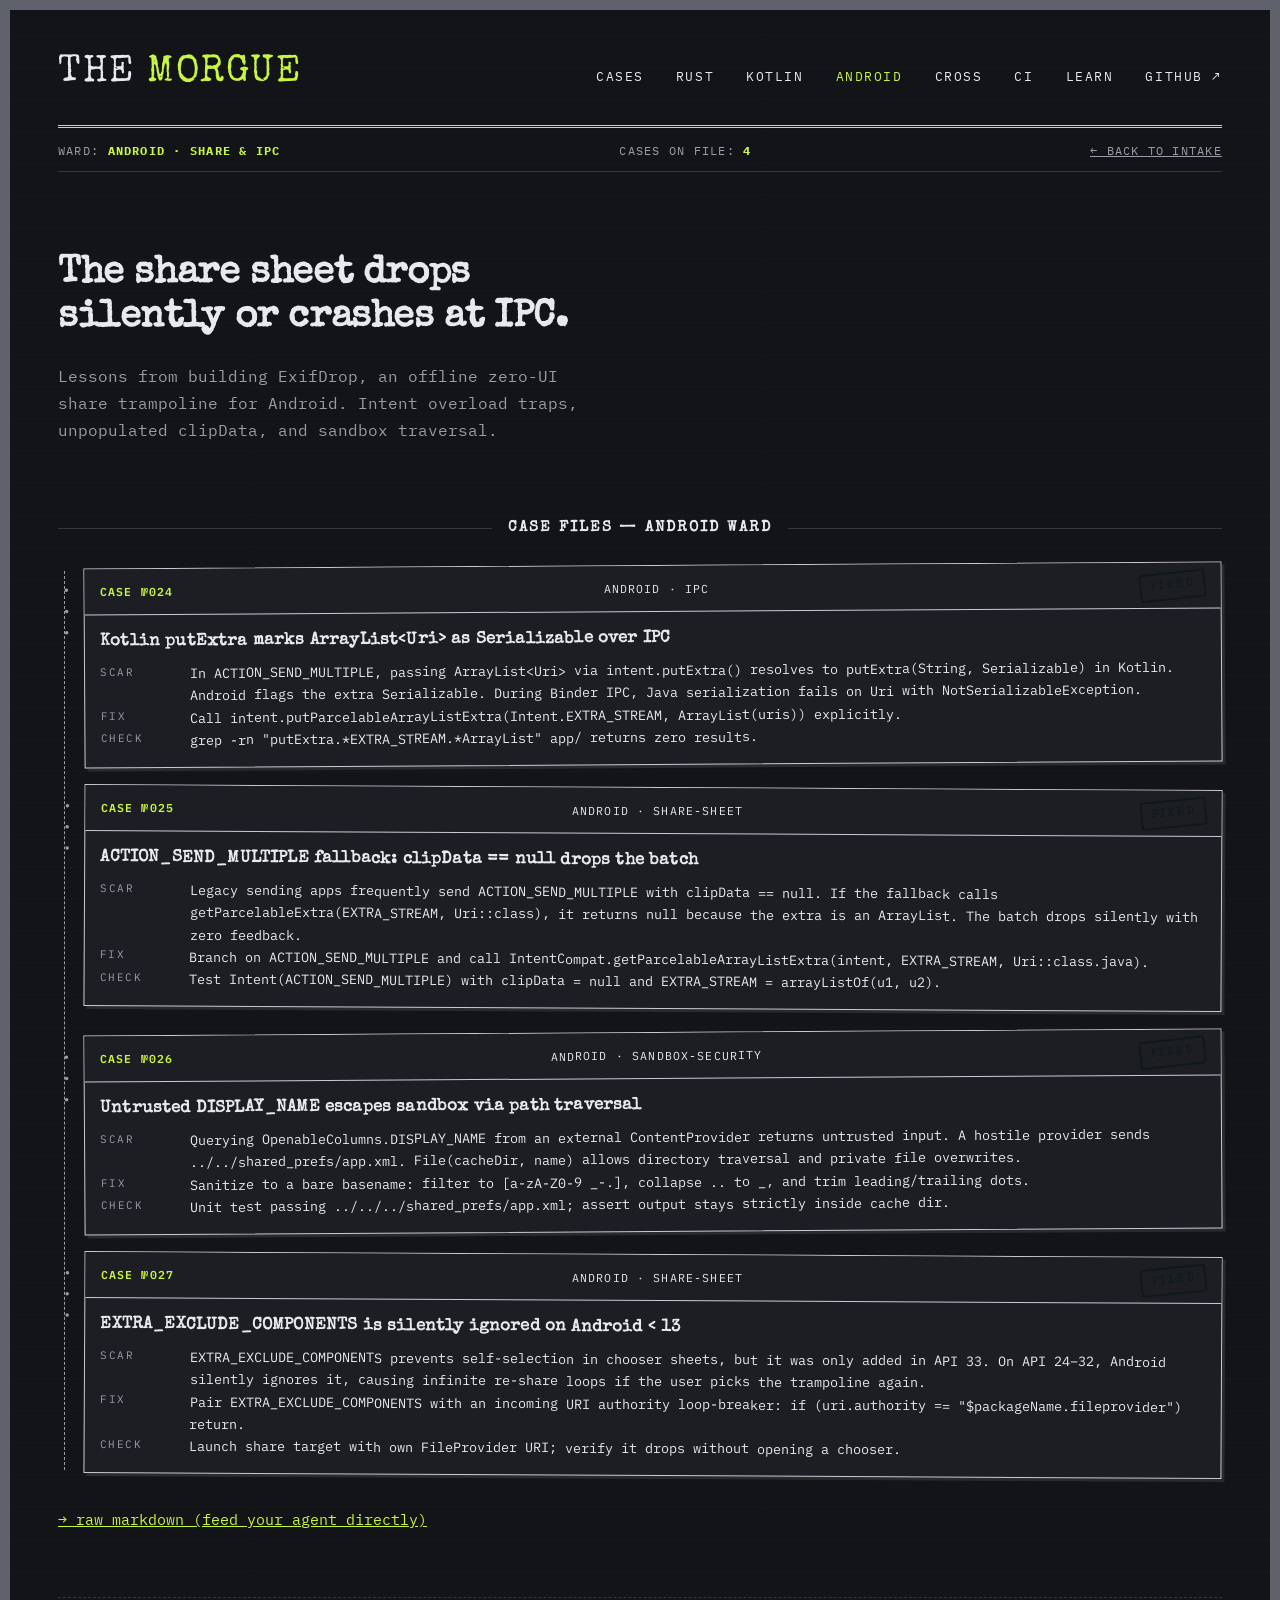
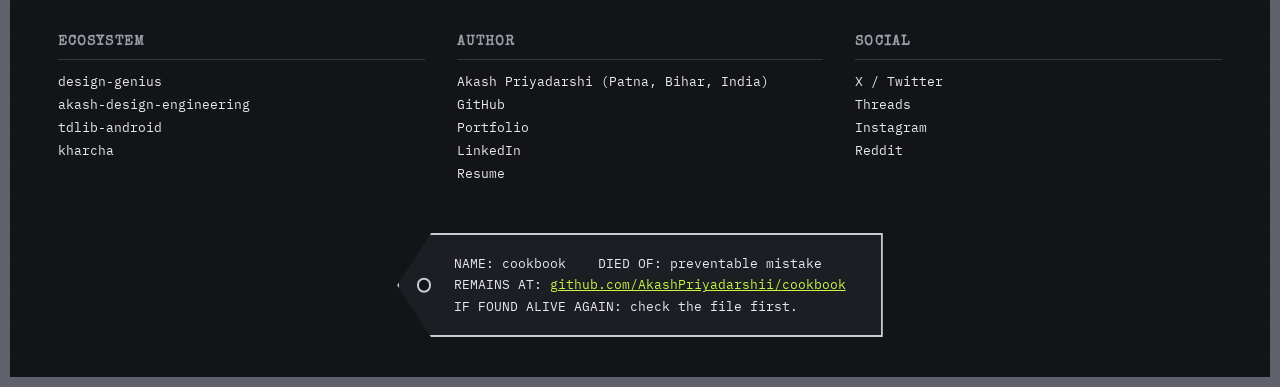
==== site/android.html @ 188dd080 "feat(site): add android, flutter, design wards, update footer" ====
<!doctype html>
<html lang="en">
<head>
<meta charset="utf-8">
<meta name="viewport" content="width=device-width, initial-scale=1">
<title>android · share &amp; IPC — the morgue</title>
<meta name="description" content="Android share sheets, Intent IPC, and ContentProvider boundaries: Kotlin putExtra ArrayList serialization crashes, null clipData drops, path traversal, recursion traps.">
<link rel="canonical" href="https://akashpriyadarshii.github.io/cookbook/android.html">
<link rel="preconnect" href="https://fonts.googleapis.com">
<link rel="preconnect" href="https://fonts.gstatic.com" crossorigin>
<link href="https://fonts.googleapis.com/css2?family=IBM+Plex+Mono:ital,wght@0,400;0,600;1,400&family=Special+Elite&display=swap" rel="stylesheet">
<link rel="stylesheet" href="style.css">
</head>
<body>

<header class="masthead">
  <div class="wordmark"><a href="index.html">the <span class="red">morgue</span></a></div>
  <nav>
    <a href="index.html#cases">cases</a>
    <a href="rust.html">rust</a>
    <a href="kotlin.html">kotlin</a>
    <a href="android.html" style="color:var(--blood)">android</a>
    <a href="cross.html">cross</a>
    <a href="ci.html">ci</a>
    <a href="learn.html">learn</a>
    <a href="https://github.com/AkashPriyadarshii/cookbook">github ↗</a>
  </nav>
</header>

<div class="ticker">
  <span>ward: <strong>android · share &amp; IPC</strong></span>
  <span>cases on file: <strong>4</strong></span>
  <span><a href="index.html" style="color:inherit">← back to intake</a></span>
</div>

<main>
<section class="hero" style="padding-bottom:1rem">
  <h1 style="font-size:clamp(1.6rem,4vw,2.4rem)">The share sheet drops silently or crashes at IPC.</h1>
  <p class="lede">Lessons from building ExifDrop, an offline zero-UI share trampoline for Android. Intent overload traps, unpopulated clipData, and sandbox traversal.</p>
</section>

<h2 class="section-rule" id="cases">case files — android ward</h2>

<div class="feed">

<article class="case">
  <header><span class="no">CASE №024</span><span>android · ipc</span><span class="stamp fixed">fixed</span></header>
  <h3>Kotlin putExtra marks ArrayList&lt;Uri&gt; as Serializable over IPC</h3>
  <dl>
    <dt>Scar</dt><dd>In ACTION_SEND_MULTIPLE, passing ArrayList&lt;Uri&gt; via intent.putExtra() resolves to putExtra(String, Serializable) in Kotlin. Android flags the extra Serializable. During Binder IPC, Java serialization fails on Uri with NotSerializableException.</dd>
    <dt>Fix</dt><dd>Call intent.putParcelableArrayListExtra(Intent.EXTRA_STREAM, ArrayList(uris)) explicitly.</dd>
    <dt>Check</dt><dd>grep -rn "putExtra.*EXTRA_STREAM.*ArrayList" app/ returns zero results.</dd>
  </dl>
</article>

<article class="case">
  <header><span class="no">CASE №025</span><span>android · share-sheet</span><span class="stamp fixed">fixed</span></header>
  <h3>ACTION_SEND_MULTIPLE fallback: clipData == null drops the batch</h3>
  <dl>
    <dt>Scar</dt><dd>Legacy sending apps frequently send ACTION_SEND_MULTIPLE with clipData == null. If the fallback calls getParcelableExtra(EXTRA_STREAM, Uri::class), it returns null because the extra is an ArrayList. The batch drops silently with zero feedback.</dd>
    <dt>Fix</dt><dd>Branch on ACTION_SEND_MULTIPLE and call IntentCompat.getParcelableArrayListExtra(intent, EXTRA_STREAM, Uri::class.java).</dd>
    <dt>Check</dt><dd>Test Intent(ACTION_SEND_MULTIPLE) with clipData = null and EXTRA_STREAM = arrayListOf(u1, u2).</dd>
  </dl>
</article>

<article class="case">
  <header><span class="no">CASE №026</span><span>android · sandbox-security</span><span class="stamp fixed">fixed</span></header>
  <h3>Untrusted DISPLAY_NAME escapes sandbox via path traversal</h3>
  <dl>
    <dt>Scar</dt><dd>Querying OpenableColumns.DISPLAY_NAME from an external ContentProvider returns untrusted input. A hostile provider sends ../../shared_prefs/app.xml. File(cacheDir, name) allows directory traversal and private file overwrites.</dd>
    <dt>Fix</dt><dd>Sanitize to a bare basename: filter to [a-zA-Z0-9 _-.], collapse .. to _, and trim leading/trailing dots.</dd>
    <dt>Check</dt><dd>Unit test passing ../../../shared_prefs/app.xml; assert output stays strictly inside cache dir.</dd>
  </dl>
</article>

<article class="case">
  <header><span class="no">CASE №027</span><span>android · share-sheet</span><span class="stamp fixed">fixed</span></header>
  <h3>EXTRA_EXCLUDE_COMPONENTS is silently ignored on Android &lt; 13</h3>
  <dl>
    <dt>Scar</dt><dd>EXTRA_EXCLUDE_COMPONENTS prevents self-selection in chooser sheets, but it was only added in API 33. On API 24–32, Android silently ignores it, causing infinite re-share loops if the user picks the trampoline again.</dd>
    <dt>Fix</dt><dd>Pair EXTRA_EXCLUDE_COMPONENTS with an incoming URI authority loop-breaker: if (uri.authority == "$packageName.fileprovider") return.</dd>
    <dt>Check</dt><dd>Launch share target with own FileProvider URI; verify it drops without opening a chooser.</dd>
  </dl>
</article>

</div>

<p style="margin-top:2rem"><a href="https://raw.githubusercontent.com/AkashPriyadarshii/cookbook/master/android/SKILL.md" style="color:var(--blood)">→ raw markdown (feed your agent directly)</a></p>

<section class="forensic-footer">
  <div>
    <h4>Ecosystem</h4>
    <ul>
      <li><a href="https://github.com/AkashPriyadarshii/design-genius">design-genius</a></li>
      <li><a href="https://github.com/AkashPriyadarshii/akash-design-engineering">akash-design-engineering</a></li>
      <li><a href="https://github.com/AkashPriyadarshii/tdlib-android">tdlib-android</a></li>
      <li><a href="https://github.com/AkashPriyadarshii/kharcha">kharcha</a></li>
    </ul>
  </div>
  <div>
    <h4>Author</h4>
    <ul>
      <li>Akash Priyadarshi (Patna, Bihar, India)</li>
      <li><a href="https://github.com/AkashPriyadarshii">GitHub</a></li>
      <li><a href="https://akashpriyadarshi.vercel.app">Portfolio</a></li>
      <li><a href="https://linkedin.com/in/akash-priyadarshi-1aa51b37a">LinkedIn</a></li>
      <li><a href="https://akashpriyadarshii.github.io/Resume/">Resume</a></li>
    </ul>
  </div>
  <div>
    <h4>Social</h4>
    <ul>
      <li><a href="https://x.com/Akash__ydv001">X / Twitter</a></li>
      <li><a href="https://www.threads.com/@free_dev2026">Threads</a></li>
      <li><a href="https://www.instagram.com/akash.priyadarshii/">Instagram</a></li>
      <li><a href="https://reddit.com/user/DragonfruitWeak2801">Reddit</a></li>
    </ul>
  </div>
</section>
</main>

<footer class="toetag">
  <div class="tag">
    NAME: cookbook &nbsp;&nbsp; DIED OF: preventable mistake<br>
    REMAINS AT: <a href="https://github.com/AkashPriyadarshii/cookbook">github.com/AkashPriyadarshii/cookbook</a><br>
    IF FOUND ALIVE AGAIN: check the file first.
  </div>
</footer>

<script>
document.querySelectorAll('.copy').forEach(function(b){
  b.addEventListener('click',function(){
    var t=b.getAttribute('data-copy');
    (navigator.clipboard?navigator.clipboard.writeText(t):Promise.reject()).then(
      function(){b.textContent='copied';setTimeout(function(){b.textContent='copy';},1500);});
  });
});
document.querySelectorAll('.redact').forEach(function(r){
  r.addEventListener('click',function(){r.classList.toggle('open');});
});
</script>
</body>
</html>
---- site/style.css ----
/* THE MORGUE — cold evidence-lab redesign
   Fused: Sentinel incident command (Sentry) + Carbon case-file (IBM).
   Luminol accent = the forensic lot that reveals dead bugs under UV.
   Keeps the typewriter (Special Elite) — the forensic soul. */

:root {
  /* Backgrounds — cold night vault, not warm cream */
  --paper: #131417;        /* vault wall   (was warm-cream #f2efe9) */
  --paper-dark: #1c1e24;   /* case file    (was #e8e4da) */
  --ink: #e8e9ee;          /* cold paper-white (was espresso #1a1815) */
  --ink-faint: #9a9da8;    /* secondary    (was #6b675e) */
  --ink-dim: #5f626c;      /* tertiary label */
  /* Luminol accent — reuses the old --blood NAME so all pages keep working,
     but now points at the forensic reagent, not blood:
     sido canonical accent, one chromatic moment. */
  --blood: #c8f542;        /* LUMINOL lime  oklch(0.86 0.22 116) */
  --blood-deep: #9fc927;   /* hover/pressed */
  --stamp-green: #6cd18b;  /* case closed (was warm green) */
  --error: #ff5c5c;        /* the revealed stain — red reserved for .redact only */
  --frame: #c9cbd4;        /* strong rule (was ink) */
  --hairline: #34373f;     /* default hairline (was warm #c9c4b8) */
  --surface: #1c1e24;
  --surface-hover: #272a33;
  --substrate-rule: repeating-linear-gradient(
    0deg, transparent, transparent 31px, rgba(201,203,212,0.04) 32px);
}

* { margin: 0; padding: 0; box-sizing: border-box; }

html { scroll-behavior: smooth; }

body {
  background: var(--paper);
  background-image: var(--substrate-rule); /* ruled evidence paper, not flat */
  color: var(--ink);
  font-family: "IBM Plex Mono", "Courier New", monospace;
  font-size: 15px;
  line-height: 1.65;
  border: 10px solid var(--ink-dim);
  min-height: 100vh;
  padding: 0 clamp(1rem, 4vw, 3rem);
}

/* ---------- masthead ---------- */
.masthead {
  display: flex;
  justify-content: space-between;
  align-items: baseline;
  flex-wrap: wrap;
  gap: .5rem;
  padding: 2rem 0 1.25rem;
  border-bottom: 3px double var(--frame);
}
.wordmark {
  font-family: "Special Elite", "Courier New", monospace;
  font-size: clamp(1.6rem, 4vw, 2.4rem);
  letter-spacing: .04em;
  text-transform: uppercase;
}
.wordmark a { color: var(--ink); text-decoration: none; }
.wordmark .red { color: var(--blood); }
nav { font-size: .82rem; text-transform: uppercase; letter-spacing: .12em; }
nav a {
  color: var(--ink); text-decoration: none;
  margin-left: 1.4rem; border-bottom: 1px solid transparent;
}
nav a:hover { border-bottom-color: var(--blood); color: var(--blood); }

/* ---------- ticker ---------- */
.ticker {
  display: flex; justify-content: space-between; flex-wrap: wrap; gap: .75rem 2rem;
  padding: .7rem 0;
  border-bottom: 1px solid var(--hairline);
  font-size: .78rem; text-transform: uppercase; letter-spacing: .1em;
  color: var(--ink-faint);
}
.ticker strong { color: var(--blood); }

/* ---------- hero ---------- */
.hero { padding: clamp(2.5rem, 7vw, 5rem) 0 2rem; max-width: 62ch; }
.hero h1 {
  font-family: "Special Elite", "Courier New", monospace;
  font-size: clamp(1.9rem, 5.5vw, 3.4rem);
  line-height: 1.15; letter-spacing: -.01em;
}
.hero h1 .strike { position: relative; white-space: nowrap; }
.hero h1 .strike::after {
  content: ""; position: absolute; left: -2%; right: -2%; top: 54%;
  height: .09em; background: var(--blood); transform: rotate(-1.2deg);
}
.hero p.lede { margin-top: 1.4rem; font-size: 1.02rem; color: var(--ink-faint); max-width: 56ch; }
.hero p.lede strong { color: var(--ink); }

/* evidence-bag install block */
.evidence {
  margin: 2.2rem 0 0;
  border: 1px solid var(--frame);
  background: var(--surface);
  max-width: 480px;
}
.evidence header {
  font-size: .68rem; letter-spacing: .18em; text-transform: uppercase;
  padding: .45rem .9rem; border-bottom: 1px dashed var(--hairline);
  color: var(--ink-faint); display:flex; justify-content:space-between;
}
.evidence pre {
  padding: .9rem; overflow-x: auto; font-size: .85rem; white-space: pre;
}
.evidence .copy {
  cursor: pointer; user-select: none; border: none; background: none;
  font: inherit; font-size:.68rem; letter-spacing:.14em; text-transform:uppercase;
  color: var(--blood);
}
.evidence .copy:hover { text-decoration: underline; }

/* ---------- section rules ---------- */
.section-rule {
  display:flex; align-items:center; gap:1rem;
  margin: 3.5rem 0 1.5rem;
  font-family:"Special Elite",monospace; text-transform:uppercase;
  letter-spacing:.14em; font-size: .95rem;
}
.section-rule::before, .section-rule::after {
  content:""; flex:1; height:1px; background:var(--hairline);
}
.section-rule .count { color: var(--blood); }

/* ---------- scar feed (Verge-style rail) ---------- */
.feed { position: relative; padding-left: 1.6rem; }
.feed::before {
  content:""; position:absolute; left:.35rem; top:.4rem; bottom:.4rem;
  border-left: 1px dashed var(--ink-faint);
}
.case {
  position: relative;
  margin-bottom: 1.4rem;
  border: 1px solid var(--frame);
  background: var(--surface);
  box-shadow: 3px 3px 0 rgba(201,203,212,.12); /* hard offset, no blur (Carbon) */
}
.case:nth-child(odd)  { transform: rotate(-.35deg); }
.case:nth-child(even) { transform: rotate(.3deg); }
.case:hover { transform: rotate(0deg); box-shadow: 3px 3px 0 var(--blood); }
.case::before { /* punch holes */
  content:"● ● ●"; position:absolute; left:-1.55rem; top:1rem;
  font-size:.5rem; letter-spacing:.45em; color:var(--ink-faint);
  writing-mode: vertical-rl;
}
.case header {
  display:flex; justify-content:space-between; align-items:center; gap:.8rem;
  padding: .55rem .95rem; border-bottom: 1px solid var(--frame);
  background: var(--paper-dark);
  font-size: .72rem; text-transform: uppercase; letter-spacing: .1em;
}
.case header .no { color: var(--blood); font-weight:600;}
.case h3 {
  font-family:"Special Elite",monospace; font-size:1.05rem;
  padding: .8rem .95rem 0; letter-spacing:.01em; color: var(--ink);
}
.case dl { padding: .4rem .95rem 1rem; font-size:.84rem; }
.case dt {
  float:left; width:5.2rem; clear:left; padding-top:.15em;
  color: var(--ink-faint); text-transform:uppercase; font-size:.68rem;
  letter-spacing:.14em;
}
.case dd { margin-left: 5.6rem; }
/* redaction — the Luminol reveal */
.redact {
  position:relative; display:inline-block; cursor:pointer; color:transparent;
  background: var(--ink); padding: 0 .3em; user-select:none;
  transition: none;
}
.redact.open, .redact:active {
  background: transparent; color: var(--error);
}
.redact::after {
  content:"[tap to peel]"; position:absolute; inset:0;
  display:flex; align-items:center; justify-content:center;
  color:var(--paper); font-size:.62rem; letter-spacing:.2em; text-transform:uppercase;
}
.redact.open::after, .redact:active::after { content:none; }

/* stamps */
.stamp {
  display:inline-block; padding:.15rem .55rem;
  border: 2.5px solid currentColor; border-radius:3px;
  font-family:"Special Elite",monospace; text-transform:uppercase;
  letter-spacing:.16em; font-size:.72rem; transform:rotate(-6deg);
  mix-blend-mode:multiply; opacity:.92;
}
.stamp.dead  { color: var(--error); }
.stamp.fixed { color: var(--stamp-green); }

/* forensic metadata footer */
.forensic-footer {
  margin-top: 4rem;
  padding-top: 2rem;
  border-top: 1px dashed var(--hairline);
  display: grid;
  grid-template-columns: repeat(auto-fit, minmax(200px, 1fr));
  gap: 2rem;
  font-size: 0.8rem;
  line-height: 1.8;
}
.forensic-footer h4 {
  font-family: "Special Elite", monospace;
  font-size: 0.85rem;
  text-transform: uppercase;
  letter-spacing: 0.08em;
  color: var(--ink-faint);
  margin-bottom: 0.6rem;
  border-bottom: 1px solid var(--hairline);
  padding-bottom: 0.3rem;
}
.forensic-footer ul { list-style: none; padding: 0; margin: 0; }
.forensic-footer a { color: var(--ink); text-decoration: none; }
.forensic-footer a:hover { color: var(--blood); text-decoration: underline; }

/* toe-tag footer */
footer.toetag {
  margin: 3rem 0 2.5rem; display:flex; justify-content:center;
}
.tag {
  position:relative; border:2px solid var(--frame); background:var(--surface);
  padding: 1.1rem 2.2rem 1.1rem 3.4rem; text-align:left;
  clip-path: polygon(0 50%, 7% 0, 100% 0, 100% 100%, 7% 100%);
  font-size:.8rem; line-height:1.7;
}
.tag::before {
  content:""; position:absolute; left:1.1rem; top:50%;
  width:.65rem;height:.65rem;border:2px solid var(--frame);border-radius:50%;
  transform:translateY(-50%); background:var(--paper);
}
.tag a { color: var(--blood); }

/* topic chips */
.topics { display:flex; flex-wrap:wrap; gap:.7rem; margin-top:2.5rem; }
.topic-card {
  flex:1 1 240px; border:1px solid var(--frame); background:var(--surface);
  padding:1.1rem 1.2rem; text-decoration:none; color:var(--ink);
  box-shadow:3px 3px 0 rgba(201,203,212,.12); /* flat-square Carbon tile */
}
.topic-card:hover { box-shadow:3px 3px 0 var(--blood); }
.topic-card h3 { font-family:"Special Elite",monospace; font-size:1rem; }
.topic-card p { font-size:.78rem; color:var(--ink-faint); margin-top:.4rem; }
.topic-card .n { color:var(--blood); font-size:.72rem; letter-spacing:.12em; text-transform:uppercase;}

/* focus — uniqueness never trades focus away */
a:focus-visible, button:focus-visible, .redact:focus-visible {
  outline: 2px solid var(--blood); outline-offset: 2px;
}

@media (prefers-reduced-motion: reduce) {
  .case, .case:hover { transform: none; }
}

@media print { .ticker, nav, .copy { display:none; } }
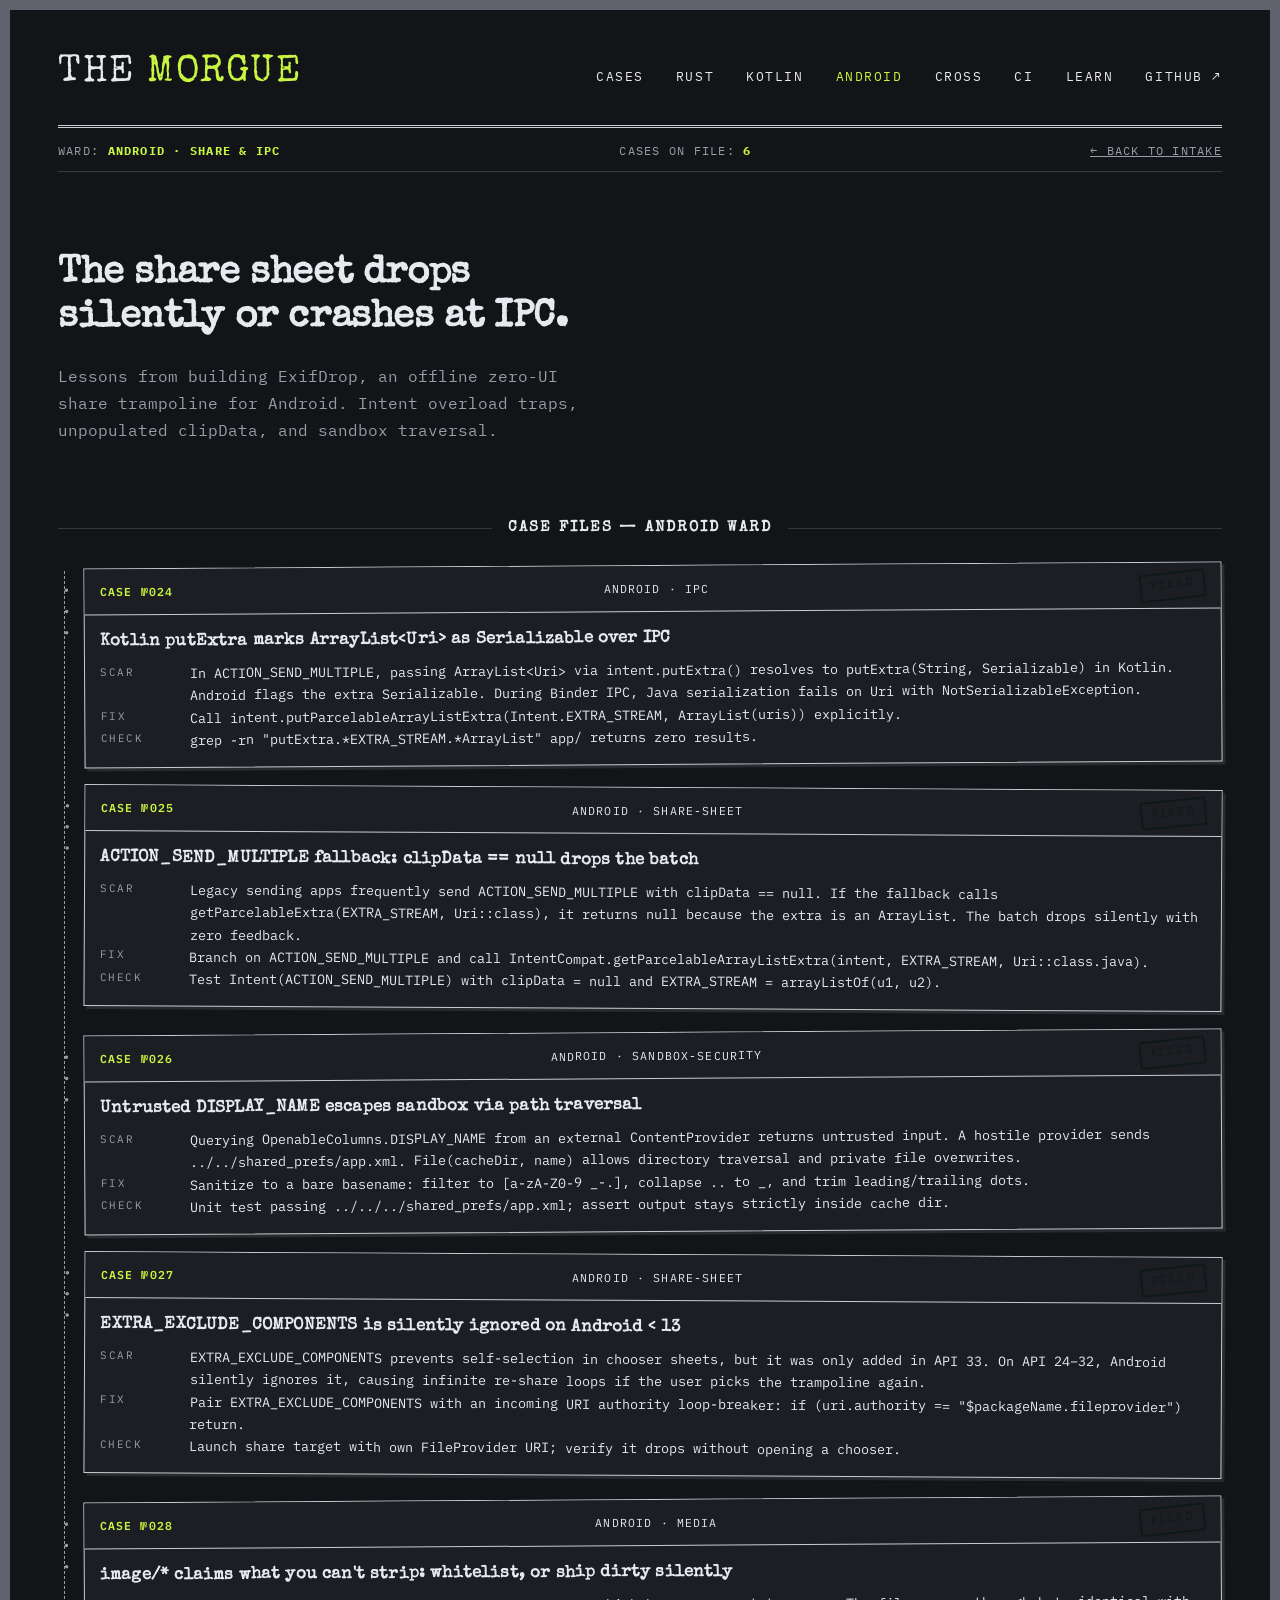
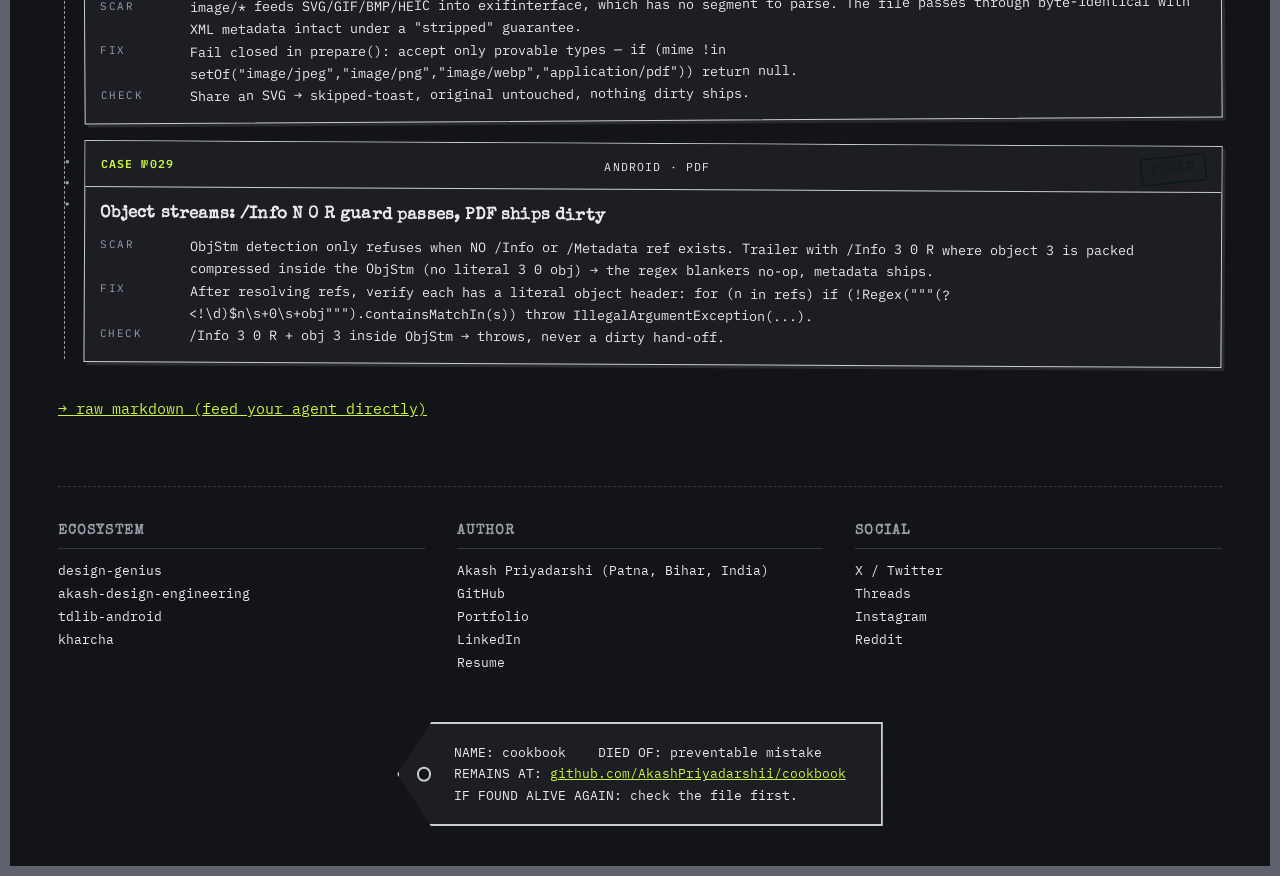
==== commit 30a28609: "learn(android,cross): image whitelist, PDF ObjStm, executor liveness — exifdrop session" ====
--- a/site/android.html
+++ b/site/android.html
@@ -4,7 +4,7 @@
 <meta charset="utf-8">
 <meta name="viewport" content="width=device-width, initial-scale=1">
 <title>android · share &amp; IPC — the morgue</title>
-<meta name="description" content="Android share sheets, Intent IPC, and ContentProvider boundaries: Kotlin putExtra ArrayList serialization crashes, null clipData drops, path traversal, recursion traps.">
+<meta name="description" content="Android share sheets, Intent IPC, and ContentProvider boundaries: Kotlin putExtra ArrayList serialization crashes, null clipData drops, path traversal, recursion traps, image whitelist, PDF object streams.">
 <link rel="canonical" href="https://akashpriyadarshii.github.io/cookbook/android.html">
 <link rel="preconnect" href="https://fonts.googleapis.com">
 <link rel="preconnect" href="https://fonts.gstatic.com" crossorigin>
@@ -29,7 +29,7 @@
 
 <div class="ticker">
   <span>ward: <strong>android · share &amp; IPC</strong></span>
-  <span>cases on file: <strong>4</strong></span>
+  <span>cases on file: <strong>6</strong></span>
   <span><a href="index.html" style="color:inherit">← back to intake</a></span>
 </div>
 
@@ -80,6 +80,26 @@
     <dt>Scar</dt><dd>EXTRA_EXCLUDE_COMPONENTS prevents self-selection in chooser sheets, but it was only added in API 33. On API 24–32, Android silently ignores it, causing infinite re-share loops if the user picks the trampoline again.</dd>
     <dt>Fix</dt><dd>Pair EXTRA_EXCLUDE_COMPONENTS with an incoming URI authority loop-breaker: if (uri.authority == "$packageName.fileprovider") return.</dd>
     <dt>Check</dt><dd>Launch share target with own FileProvider URI; verify it drops without opening a chooser.</dd>
+  </dl>
+</article>
+
+<article class="case">
+  <header><span class="no">CASE №028</span><span>android · media</span><span class="stamp fixed">fixed</span></header>
+  <h3>image/* claims what you can&#x27;t strip: whitelist, or ship dirty silently</h3>
+  <dl>
+    <dt>Scar</dt><dd>image/* feeds SVG/GIF/BMP/HEIC into exifinterface, which has no segment to parse. The file passes through byte-identical with XML metadata intact under a &quot;stripped&quot; guarantee.</dd>
+    <dt>Fix</dt><dd>Fail closed in prepare(): accept only provable types — if (mime !in setOf(&quot;image/jpeg&quot;,&quot;image/png&quot;,&quot;image/webp&quot;,&quot;application/pdf&quot;)) return null.</dd>
+    <dt>Check</dt><dd>Share an SVG → skipped-toast, original untouched, nothing dirty ships.</dd>
+  </dl>
+</article>
+
+<article class="case">
+  <header><span class="no">CASE №029</span><span>android · pdf</span><span class="stamp fixed">fixed</span></header>
+  <h3>Object streams: /Info N 0 R guard passes, PDF ships dirty</h3>
+  <dl>
+    <dt>Scar</dt><dd>ObjStm detection only refuses when NO /Info or /Metadata ref exists. Trailer with /Info 3 0 R where object 3 is packed compressed inside the ObjStm (no literal 3 0 obj) → the regex blankers no-op, metadata ships.</dd>
+    <dt>Fix</dt><dd>After resolving refs, verify each has a literal object header: for (n in refs) if (!Regex(&quot;&quot;&quot;(?&lt;!\d)$n\s+0\s+obj&quot;&quot;&quot;).containsMatchIn(s)) throw IllegalArgumentException(...).</dd>
+    <dt>Check</dt><dd>/Info 3 0 R + obj 3 inside ObjStm → throws, never a dirty hand-off.</dd>
   </dl>
 </article>
 
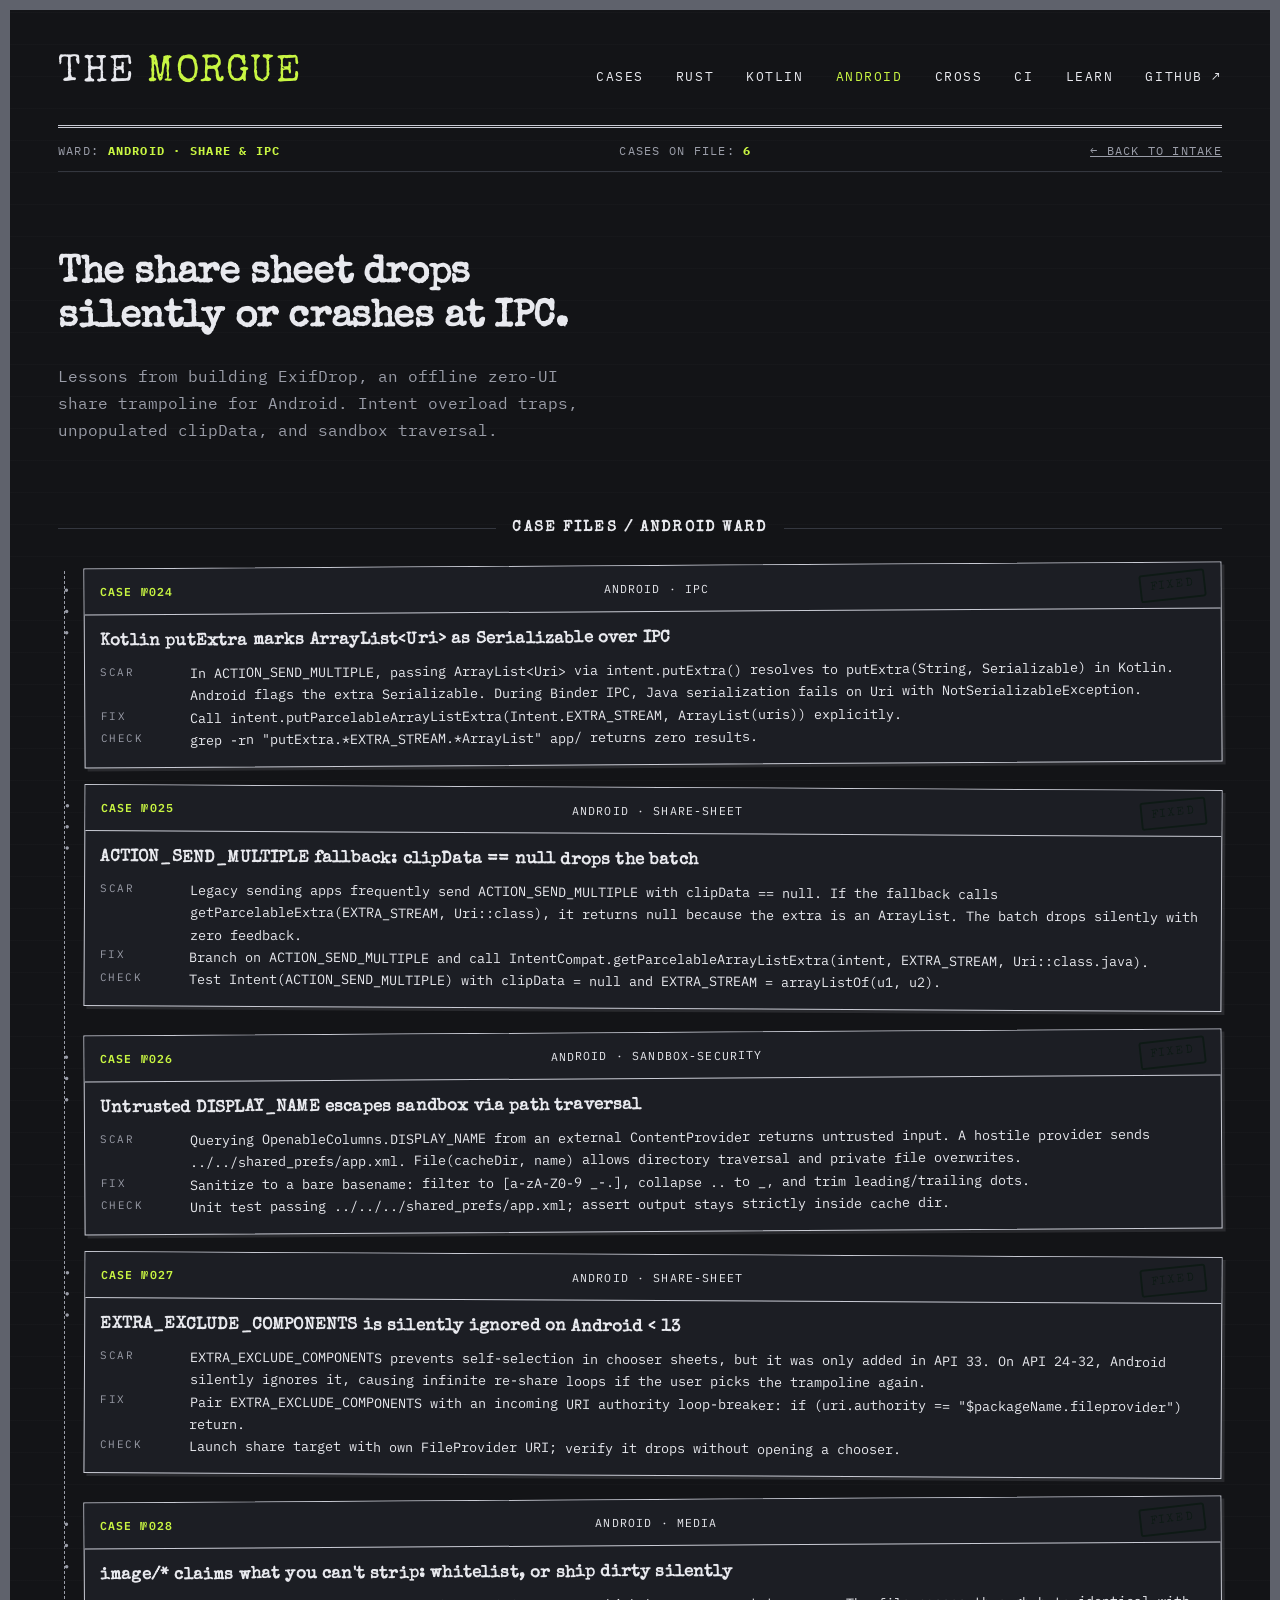
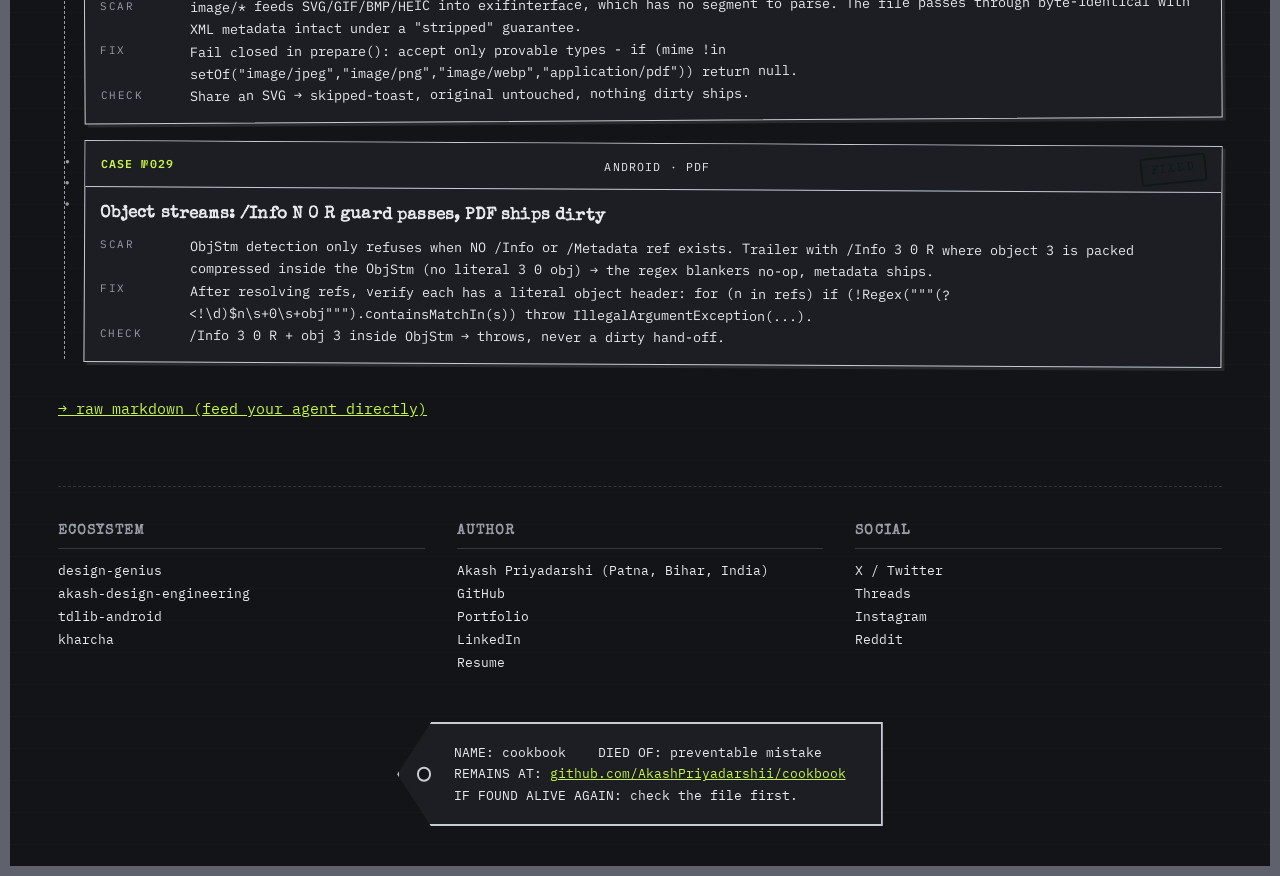
==== commit cc931c6b: "docs(site): taste pass on ward pages, dedupe titles, 30 on file" ====
--- a/site/android.html
+++ b/site/android.html
@@ -3,7 +3,7 @@
 <head>
 <meta charset="utf-8">
 <meta name="viewport" content="width=device-width, initial-scale=1">
-<title>android · share &amp; IPC — the morgue</title>
+<title>android · share &amp; IPC: the morgue</title>
 <meta name="description" content="Android share sheets, Intent IPC, and ContentProvider boundaries: Kotlin putExtra ArrayList serialization crashes, null clipData drops, path traversal, recursion traps, image whitelist, PDF object streams.">
 <link rel="canonical" href="https://akashpriyadarshii.github.io/cookbook/android.html">
 <link rel="preconnect" href="https://fonts.googleapis.com">
@@ -39,7 +39,7 @@
   <p class="lede">Lessons from building ExifDrop, an offline zero-UI share trampoline for Android. Intent overload traps, unpopulated clipData, and sandbox traversal.</p>
 </section>
 
-<h2 class="section-rule" id="cases">case files — android ward</h2>
+<h2 class="section-rule" id="cases">case files / android ward</h2>
 
 <div class="feed">
 
@@ -77,7 +77,7 @@
   <header><span class="no">CASE №027</span><span>android · share-sheet</span><span class="stamp fixed">fixed</span></header>
   <h3>EXTRA_EXCLUDE_COMPONENTS is silently ignored on Android &lt; 13</h3>
   <dl>
-    <dt>Scar</dt><dd>EXTRA_EXCLUDE_COMPONENTS prevents self-selection in chooser sheets, but it was only added in API 33. On API 24–32, Android silently ignores it, causing infinite re-share loops if the user picks the trampoline again.</dd>
+    <dt>Scar</dt><dd>EXTRA_EXCLUDE_COMPONENTS prevents self-selection in chooser sheets, but it was only added in API 33. On API 24-32, Android silently ignores it, causing infinite re-share loops if the user picks the trampoline again.</dd>
     <dt>Fix</dt><dd>Pair EXTRA_EXCLUDE_COMPONENTS with an incoming URI authority loop-breaker: if (uri.authority == "$packageName.fileprovider") return.</dd>
     <dt>Check</dt><dd>Launch share target with own FileProvider URI; verify it drops without opening a chooser.</dd>
   </dl>
@@ -88,7 +88,7 @@
   <h3>image/* claims what you can&#x27;t strip: whitelist, or ship dirty silently</h3>
   <dl>
     <dt>Scar</dt><dd>image/* feeds SVG/GIF/BMP/HEIC into exifinterface, which has no segment to parse. The file passes through byte-identical with XML metadata intact under a &quot;stripped&quot; guarantee.</dd>
-    <dt>Fix</dt><dd>Fail closed in prepare(): accept only provable types — if (mime !in setOf(&quot;image/jpeg&quot;,&quot;image/png&quot;,&quot;image/webp&quot;,&quot;application/pdf&quot;)) return null.</dd>
+    <dt>Fix</dt><dd>Fail closed in prepare(): accept only provable types - if (mime !in setOf(&quot;image/jpeg&quot;,&quot;image/png&quot;,&quot;image/webp&quot;,&quot;application/pdf&quot;)) return null.</dd>
     <dt>Check</dt><dd>Share an SVG → skipped-toast, original untouched, nothing dirty ships.</dd>
   </dl>
 </article>
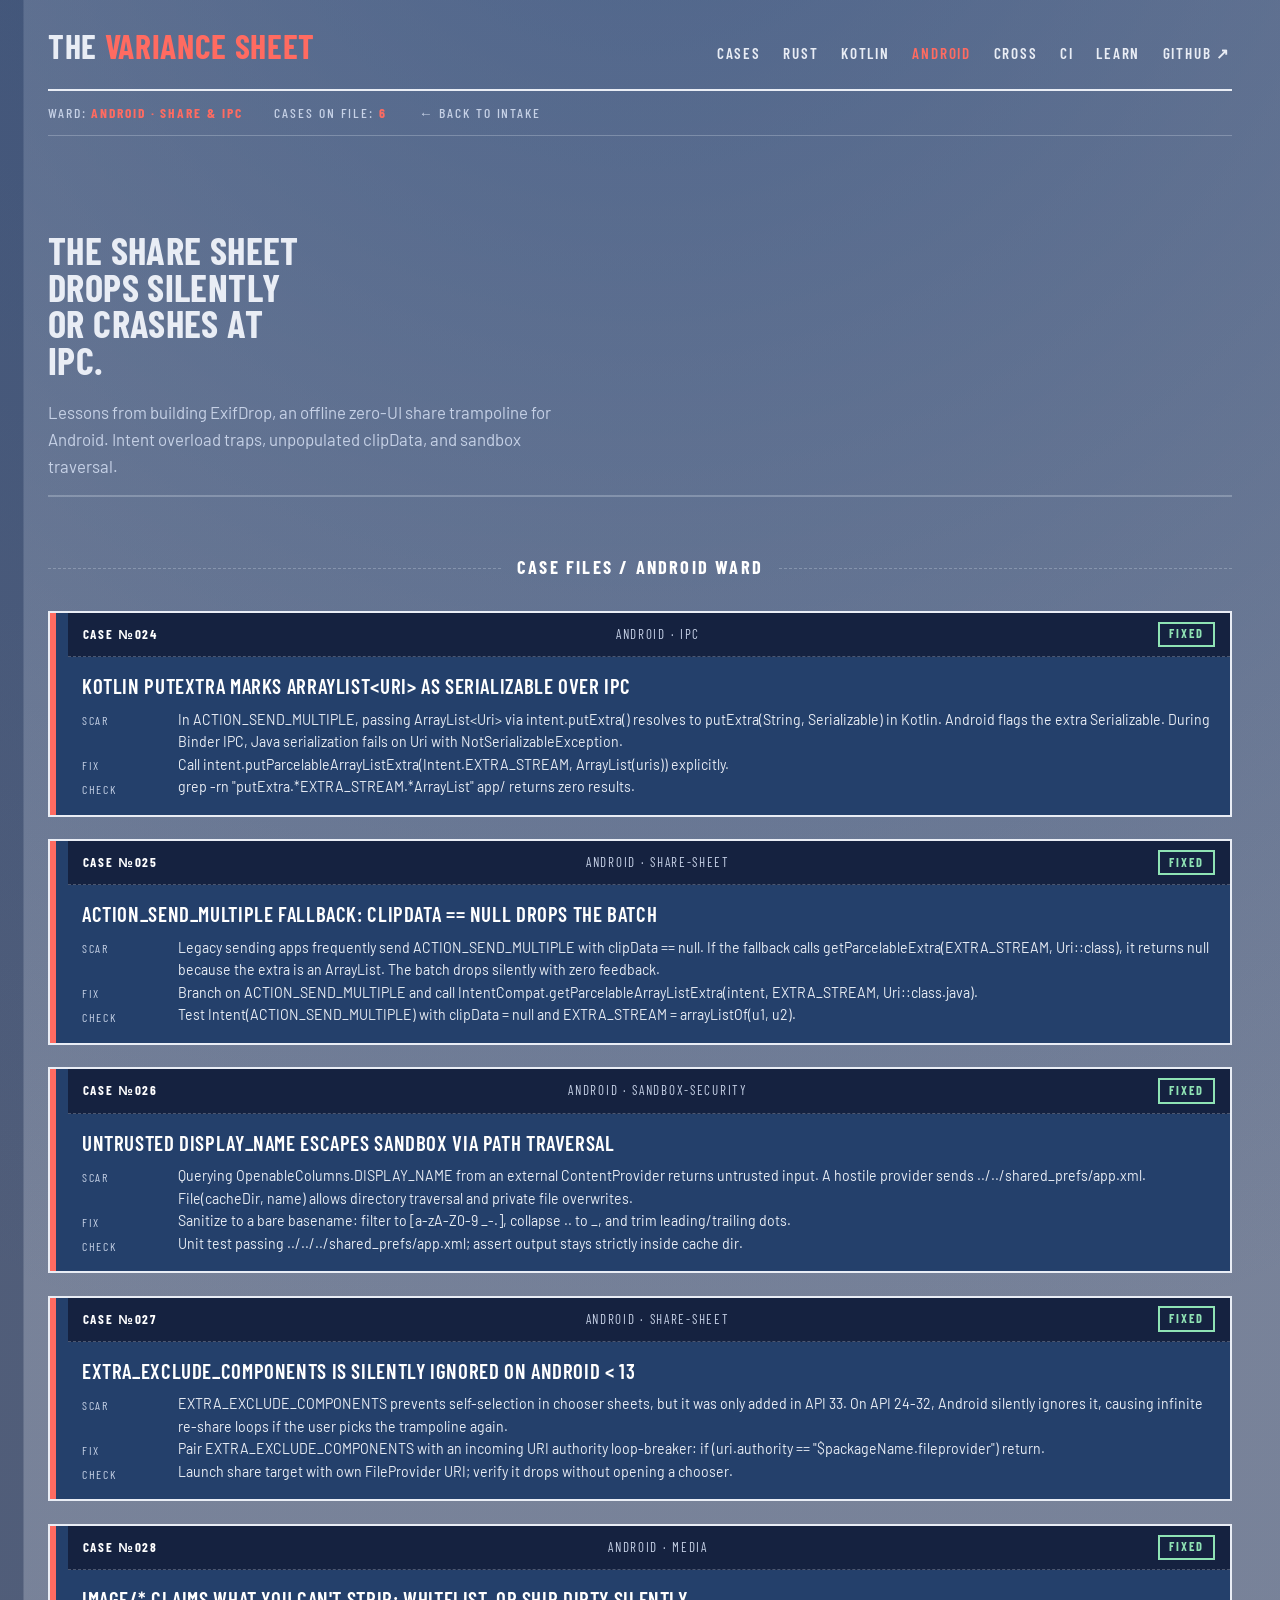
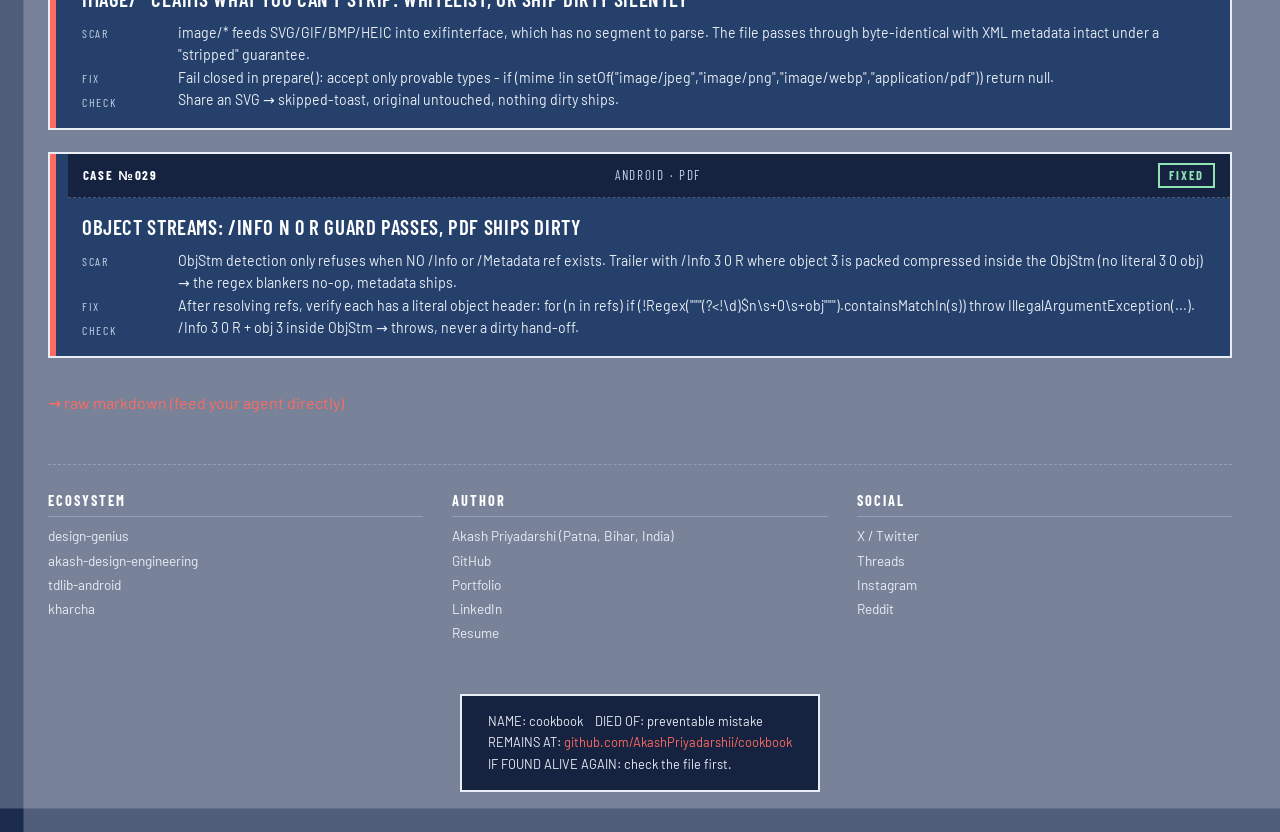
==== commit d8b909bc: "feat(site): redesign homepage as the variance sheet Replace the morgue look with a diazotype bluepri" ====
--- a/site/android.html
+++ b/site/android.html
@@ -3,20 +3,20 @@
 <head>
 <meta charset="utf-8">
 <meta name="viewport" content="width=device-width, initial-scale=1">
-<title>android · share &amp; IPC: the morgue</title>
+<title>android · share &amp; IPC — the variance sheet</title>
 <meta name="description" content="Android share sheets, Intent IPC, and ContentProvider boundaries: Kotlin putExtra ArrayList serialization crashes, null clipData drops, path traversal, recursion traps, image whitelist, PDF object streams.">
 <link rel="canonical" href="https://akashpriyadarshii.github.io/cookbook/android.html">
 <link rel="preconnect" href="https://fonts.googleapis.com">
 <link rel="preconnect" href="https://fonts.gstatic.com" crossorigin>
-<link href="https://fonts.googleapis.com/css2?family=IBM+Plex+Mono:ital,wght@0,400;0,600;1,400&family=Special+Elite&display=swap" rel="stylesheet">
-<link rel="stylesheet" href="style.css">
+<link href="https://fonts.googleapis.com/css2?family=Barlow+Condensed:wght@500;600;700&family=Barlow:wght@400;500;600&family=IBM+Plex+Mono:wght@400;600&display=swap" rel="stylesheet">
+<link rel="stylesheet" href="variance.css">
 </head>
 <body>
 
 <header class="masthead">
-  <div class="wordmark"><a href="index.html">the <span class="red">morgue</span></a></div>
+  <div class="wordmark"><a href="index.html">the <span class="red">variance sheet</span></a></div>
   <nav>
-    <a href="index.html#cases">cases</a>
+    <a href="index.html#revisions">cases</a>
     <a href="rust.html">rust</a>
     <a href="kotlin.html">kotlin</a>
     <a href="android.html" style="color:var(--blood)">android</a>
--- a/site/variance.css
+++ b/site/variance.css
@@ -0,0 +1,204 @@
+:root{
+  --blueprint:#1b2b4e;      /* diazotype print ground */
+  --blueprint-deep:#152240;
+  --blueprint-faint:#24406b;/* raised plate / card ground */
+  --line:#e9edf5;           /* white dimension line */
+  --line-hot:#ffffff;       /* primary white */
+  --line-dim:#c6d1e6;       /* blue-tinted secondary white */
+  --line-faint:rgba(233,237,245,.26); /* grid + hairlines */
+  --correction:#ff6b61;     /* revision red — the correction mark */
+  --approve:#8fe3b4;        /* green stamp: revised & approved */
+  --grid:linear-gradient(0deg,transparent 0 23px,var(--line-faint) 24px 25px),
+         linear-gradient(90deg,transparent 0 23px,var(--line-faint) 24px 25px);
+  --ease-out:cubic-bezier(.23,1,.32,1);
+}
+*{margin:0;padding:0;box-sizing:border-box}
+html{scroll-behavior:smooth}
+body{
+  background:var(--blueprint);
+  background-image:
+    radial-gradient(circle at 50% -10%, rgba(41,74,126,.55), transparent 60%),
+    var(--grid);
+  color:var(--line);
+  font-family:"Barlow",system-ui,sans-serif;
+  font-size:16px;line-height:1.6;
+  padding:0 clamp(1rem,4vw,3rem);
+  -webkit-font-smoothing:antialiased;
+}
+a{color:inherit;text-decoration:none}
+::selection{background:var(--correction);color:var(--line-hot)}
+:focus-visible{outline:2px solid var(--line-hot);outline-offset:3px}
+code,pre{font-family:"IBM Plex Mono","Courier New",monospace}
+
+/* ---------- crop marks + sheet frame ---------- */
+.sheet{position:relative;max-width:1080px;margin:0 auto;padding:3rem 0 4rem}
+.crop{position:absolute;width:14px;height:14px;opacity:.9}
+.crop.tl{top:0;left:0;border-top:2px solid var(--line);border-left:2px solid var(--line)}
+.crop.tr{top:0;right:0;border-top:2px solid var(--line);border-right:2px solid var(--line)}
+.crop.bl{bottom:14px;left:0;border-bottom:2px solid var(--line);border-left:2px solid var(--line)}
+.crop.br{bottom:14px;right:0;border-bottom:2px solid var(--line);border-right:2px solid var(--line)}
+
+/* ---------- masthead ---------- */
+.masthead{display:flex;justify-content:space-between;align-items:baseline;flex-wrap:wrap;gap:.6rem 2rem;
+  padding:1.2rem 0 1rem;border-bottom:2px solid var(--line)}
+.wordmark{font-family:"Barlow Condensed",sans-serif;font-weight:700;font-size:clamp(1.5rem,4vw,2.1rem);
+  letter-spacing:.02em;text-transform:uppercase}
+.wordmark .red{color:var(--correction)}
+nav{font-family:"Barlow Condensed",sans-serif;font-weight:600;text-transform:uppercase;letter-spacing:.12em;font-size:.95rem;display:flex;flex-wrap:wrap;gap:.4rem 1.3rem}
+nav a{padding:.15rem .05rem;border-bottom:2px solid transparent}
+nav a[aria-current="page"]{color:var(--line-hot);border-bottom-color:var(--correction)}
+nav a:not([aria-current]):hover{border-bottom-color:var(--line-dim)}
+
+/* ---------- spec strip (was ticker) ---------- */
+.specstrip{display:flex;flex-wrap:wrap;gap:.5rem 2rem;padding:.7rem 0;border-bottom:1px solid var(--line-faint);
+  font-family:"Barlow Condensed",sans-serif;font-weight:500;text-transform:uppercase;letter-spacing:.14em;font-size:.85rem;color:var(--line-dim)}
+.specstrip strong{color:var(--correction);font-weight:700}
+
+/* ---------- hero ---------- */
+.hero{padding:clamp(3rem,8vw,6rem) 0 2.5rem;border-bottom:2px solid var(--line-faint)}
+.hero h1{font-family:"Barlow Condensed",sans-serif;font-weight:700;text-transform:uppercase;
+  line-height:.95;font-size:clamp(2.4rem,7vw,4.6rem);letter-spacing:.01em;max-width:16ch}
+.hero h1 .mark{color:var(--correction)}
+.hero .lede{margin-top:1.3rem;max-width:58ch;font-size:1.05rem;color:var(--line-dim)}
+.hero .lede strong{color:var(--line-hot);font-weight:600}
+
+/* clone block — the sheet's dimension note */
+.plot{margin:2.2rem 0 0;max-width:520px;border:2px solid var(--line)}
+.plot .plt-head{display:flex;justify-content:space-between;align-items:center;gap:1rem;
+  padding:.45rem .9rem;border-bottom:1px solid var(--line-faint);background:var(--blueprint-deep);
+  font-family:"Barlow Condensed",sans-serif;text-transform:uppercase;letter-spacing:.16em;font-size:.8rem;color:var(--line-dim)}
+.plot .plt-head b{color:var(--correction)}
+.plot .copy{font-family:"Barlow Condensed",sans-serif;font-weight:600;text-transform:uppercase;letter-spacing:.14em;
+  color:var(--correction);border:1px solid var(--correction);background:none;padding:.15rem .7rem;cursor:pointer;font-size:.8rem}
+.plot .copy:hover{background:var(--correction);color:var(--line-hot)}
+.plot pre{padding:.9rem;font-size:.85rem;white-space:pre;overflow-x:auto;color:var(--line-hot)}
+.plot pre .prompt{color:var(--line-dim)}
+
+/* centerline + section word */
+.centerline{display:flex;align-items:center;gap:1rem;margin:3.5rem 0 1.75rem}
+.centerline::before,.centerline::after{content:"";flex:1;border-top:1px dashed var(--line-faint)}
+.centerline h2{font-family:"Barlow Condensed",sans-serif;font-weight:700;text-transform:uppercase;
+  letter-spacing:.12em;font-size:1.15rem;color:var(--line-hot)}
+.centerline .cnt{color:var(--correction);font-weight:700}
+
+/* ---------- revisions feed (cases) ---------- */
+.feed{display:grid;gap:1.4rem}
+.case{position:relative;border:2px solid var(--line);background:var(--blueprint-faint);
+  padding-left:1.1rem}
+.case::before{content:"";position:absolute;left:0;top:0;bottom:0;width:6px;background:var(--correction)}
+.case .case-head{display:flex;justify-content:space-between;flex-wrap:wrap;gap:.4rem 1rem;align-items:center;
+  padding:.6rem .9rem .5rem;border-bottom:1px dashed var(--line-faint);
+  font-family:"Barlow Condensed",sans-serif;text-transform:uppercase;letter-spacing:.13em;font-size:.82rem;color:var(--line-dim)}
+.case .case-head .no{color:var(--line-hot);font-weight:700}
+.case .case-head .no b{color:var(--correction)}
+.case h3{font-family:"Barlow Condensed",sans-serif;font-weight:600;text-transform:uppercase;letter-spacing:.03em;
+  font-size:1.3rem;padding:.75rem .9rem .2rem;color:var(--line-hot)}
+.case dl{padding:.2rem .9rem 1rem;font-size:.88rem}
+.case dt{float:left;clear:left;width:5.6rem;padding:.15rem 0;font-family:"Barlow Condensed",sans-serif;
+  text-transform:uppercase;letter-spacing:.14em;font-size:.75rem;color:var(--line-dim)}
+.case dd{margin-left:6rem;color:var(--line)}
+
+/* stamp */
+.stamp{display:inline-block;border:2px solid var(--approve);color:var(--approve);padding:.05rem .55rem;
+  font-family:"Barlow Condensed",sans-serif;font-weight:700;text-transform:uppercase;letter-spacing:.16em;font-size:.78rem}
+
+/* redaction — lift the revision cloud */
+.redact{position:relative;display:inline-block;cursor:pointer;color:transparent;user-select:none;
+  padding:0 .35em;background:var(--correction);transition:background .25s var(--ease-out)}
+.redact::after{content:"[remove cloud]";position:absolute;inset:0;display:flex;align-items:center;justify-content:center;
+  font-family:"Barlow Condensed",sans-serif;text-transform:uppercase;letter-spacing:.16em;font-size:.68rem;color:var(--line-hot)}
+.redact.open,.redact:active{background:transparent;color:var(--correction)}
+.redact.open::after,.redact:active::after{content:none}
+
+.cases-more{display:inline-block;margin:1.2rem 0 0;color:var(--correction);font-weight:600;
+  font-family:"Barlow Condensed",sans-serif;text-transform:uppercase;letter-spacing:.12em}
+
+/* ---------- sheet index (topics) ---------- */
+.index{display:grid;grid-template-columns:repeat(auto-fit,minmax(230px,1fr));gap:1.1rem}
+.ward{position:relative;border:1px solid var(--line-faint);background:var(--blueprint-deep);padding:1rem 1.1rem;
+  transition:border-color .25s var(--ease-out),transform .25s var(--ease-out)}
+.ward:hover{border-color:var(--correction);transform:translateY(-2px)}
+.ward .n{font-family:"Barlow Condensed",sans-serif;color:var(--correction);text-transform:uppercase;letter-spacing:.14em;font-size:.78rem;font-weight:700}
+.ward h3{font-family:"Barlow Condensed",sans-serif;font-weight:700;text-transform:uppercase;letter-spacing:.05em;
+  font-size:1.15rem;margin:.25rem 0 .3rem;color:var(--line-hot)}
+.ward p{font-size:.82rem;color:var(--line-dim)}
+
+/* ---------- title block + revision log ---------- */
+.titleblock{margin-top:4rem;border:2px solid var(--line)}
+.titleblock .tb-top{display:flex;justify-content:space-between;flex-wrap:wrap;gap:.5rem 1rem;
+  padding:.6rem .9rem;border-bottom:2px solid var(--line)}
+.titleblock .tb-top .t{font-family:"Barlow Condensed",sans-serif;font-weight:700;text-transform:uppercase;letter-spacing:.14em;font-size:1rem}
+.titleblock .tb-top .t b{color:var(--correction)}
+.titleblock .tb-meta{display:flex;flex-wrap:wrap;gap:.4rem 1.6rem;padding:.5rem .9rem;border-bottom:1px solid var(--line-faint);
+  font-family:"Barlow Condensed",sans-serif;text-transform:uppercase;letter-spacing:.1em;font-size:.8rem;color:var(--line-dim)}
+.titleblock .tb-meta b{color:var(--line-hot)}
+.titleblock table{width:100%;border-collapse:collapse;font-size:.82rem}
+.titleblock th, .titleblock td{text-align:left;padding:.45rem .9rem;border-bottom:1px solid var(--line-faint);
+  font-family:"Barlow Condensed",sans-serif;text-transform:uppercase;letter-spacing:.08em}
+.titleblock th{color:var(--line-dim);font-weight:600;background:var(--blueprint-deep)}
+.titleblock td{color:var(--line);font-weight:600}
+.titleblock tr:last-child td{border-bottom:none}
+
+/* mandatory link columns */
+.linkcols{margin-top:3rem;padding-top:1.5rem;border-top:1px dashed var(--line-faint);
+  display:grid;grid-template-columns:repeat(auto-fit,minmax(190px,1fr));gap:1.8rem;font-size:.85rem}
+.linkcols h4{font-family:"Barlow Condensed",sans-serif;font-weight:700;text-transform:uppercase;letter-spacing:.14em;
+  font-size:.9rem;color:var(--line-hot);margin-bottom:.55rem;border-bottom:1px solid var(--line-faint);padding-bottom:.25rem}
+.linkcols ul{list-style:none}
+.linkcols li{margin:.15rem 0}
+.linkcols a:hover{color:var(--correction);text-decoration:underline;text-underline-offset:3px}
+.linkcols .plain{color:var(--line-dim)}
+
+@media (max-width:560px){
+  .case dd{margin-left:0}
+  .case dt{float:none;width:auto;clear:none;display:block}
+}
+@media (prefers-reduced-motion:reduce){
+  .ward,.ward:hover{transition:none}
+  .redact{transition:none}
+}
+@media print{nav,.copy,.specstrip{display:none}body{background:var(--blueprint-deep)}}
+
+/* ========== ward pages: morgue classes re-fitted to the variance sheet ========== */
+:root{
+  --blood:var(--correction);      /* old accent alias -> revision red */
+  --hairline:var(--line-faint);   /* old border alias -> faint line */
+}
+
+/* .ticker -> spec strip */
+.ticker{display:flex;flex-wrap:wrap;gap:.5rem 2rem;padding:.7rem 0;border-bottom:1px solid var(--line-faint);
+  font-family:"Barlow Condensed",sans-serif;font-weight:500;text-transform:uppercase;letter-spacing:.14em;font-size:.85rem;color:var(--line-dim)}
+.ticker strong{color:var(--correction);font-weight:700}
+.ticker a{color:var(--line-dim)}
+.ticker a:hover{color:var(--correction)}
+
+/* .section-rule -> centerline */
+.section-rule{display:flex;align-items:center;gap:1rem;margin:3.5rem 0 1.75rem;
+  font-family:"Barlow Condensed",sans-serif;font-weight:700;text-transform:uppercase;letter-spacing:.12em;font-size:1.15rem;color:var(--line-hot)}
+.section-rule::before,.section-rule::after{content:"";flex:1;border-top:1px dashed var(--line-faint)}
+.section-rule .count{color:var(--correction);font-weight:700}
+
+/* ward .case header -> blueprint case-head */
+.case > header{display:flex;justify-content:space-between;align-items:center;gap:.8rem;flex-wrap:wrap;
+  padding:.55rem .95rem;border-bottom:1px dashed var(--line-faint);background:var(--blueprint-deep);
+  font-family:"Barlow Condensed",sans-serif;text-transform:uppercase;letter-spacing:.13em;font-size:.82rem;color:var(--line-dim)}
+.case > header .no{color:var(--line-hot);font-weight:700}
+.case header .no{}
+.case pre{border-top:1px dashed var(--line-faint)}
+
+/* .toetag -> revision strip */
+footer.toetag{margin:3rem 0 2.5rem;display:flex;justify-content:center}
+.tag{border:2px solid var(--line);background:var(--blueprint-deep);padding:.9rem 1.6rem;text-align:left;font-size:.8rem;line-height:1.7}
+.tag a{color:var(--correction)}
+
+/* .forensic-footer -> link columns */
+.forensic-footer{margin-top:3rem;padding-top:1.5rem;border-top:1px dashed var(--line-faint);
+  display:grid;grid-template-columns:repeat(auto-fit,minmax(190px,1fr));gap:1.8rem;font-size:.85rem}
+.forensic-footer h4{font-family:"Barlow Condensed",sans-serif;font-weight:700;text-transform:uppercase;letter-spacing:.14em;
+  font-size:.9rem;color:var(--line-hot);margin-bottom:.55rem;border-bottom:1px solid var(--line-faint);padding-bottom:.25rem}
+.forensic-footer ul{list-style:none}
+.forensic-footer li{margin:.15rem 0}
+.forensic-footer a{color:var(--line)}
+.forensic-footer a:hover{color:var(--correction);text-decoration:underline;text-underline-offset:3px}
+
+@media print{.ticker{display:none}}
